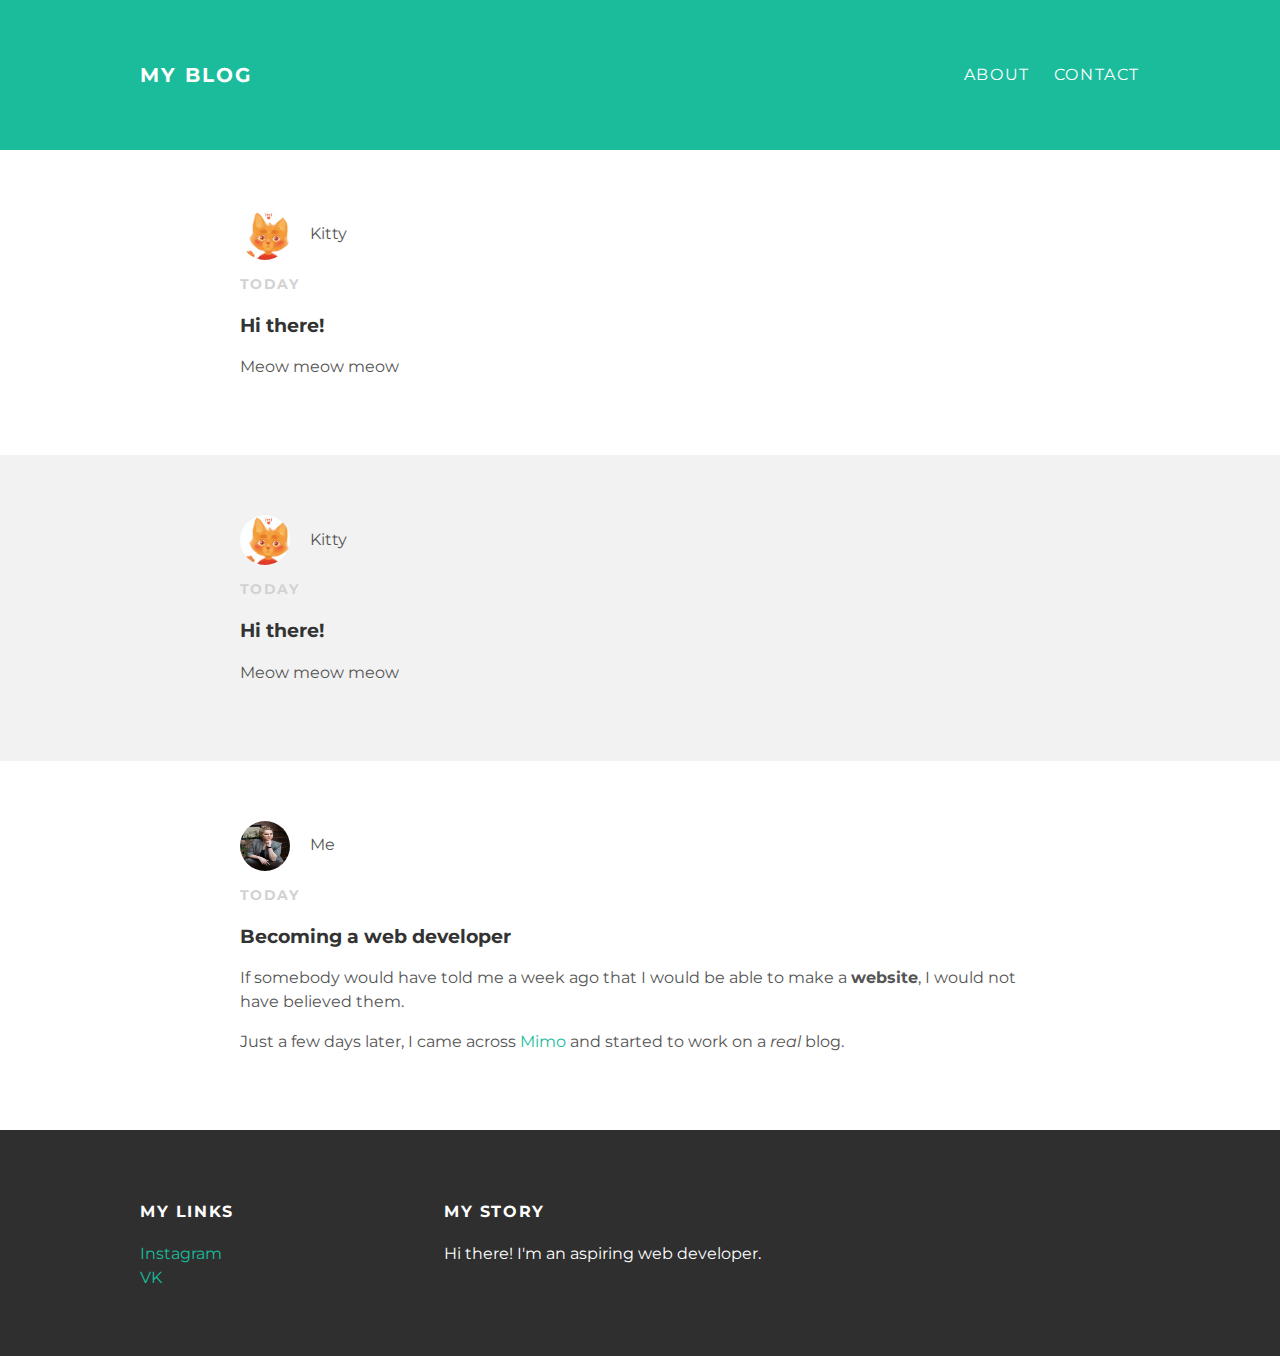
==== index.html @ a531ceff "Update index.html" ====
<!DOCTYPE HTML>

<html>

<head>
  <title>My blog</title>
  <link rel="stylesheet" href="style.css">
</head>

<body>
    <div id="header">
        <div class="container">
            <a id="header-title" href="index.html">My Blog</a>
            <ul id="header-nav">
                <li>
                    <a href="about.html">About</a>
                </li>
                <li>
                    <a href="mailto:sawakonot_sadako@mail.ru">Contact</a>
                </li>
            </ul>
        </div>
    </div> <!-- header -->
    <div id="content">
        <div class="post-container">
            <div class="post">
                <div class="post-author">
                    <img src="Kitty.jpg">
                    <span>Kitty</span>
                </div>
                <p class="post-date">Today</p>
                <h3 class="post-title">Hi there!</h3>
                <div class="post-content">
                    <p>Meow meow meow</p>
                </div>
            </div>
        </div>
        <div class="post-container">
            <div class="post">
                <div class="post-author">
                    <img src="Kitty.jpg">
                    <span>Kitty</span>
                </div>
                <p class="post-date">Today</p>
                <h3 class="post-title">Hi there!</h3>
                <div class="post-content">
                    <p>Meow meow meow</p>
                </div>
            </div>
        </div>
        <div class="post-container">
            <div class="post">
                <div class="post-author">
                    <img src="Me.jpg">
                    <span>Me</span>
                </div>
                <p class="post-date">Today</p>
                <h3 class="post-title">Becoming a web developer</h3>
                <div class="post-content">
                    <p>If somebody would have told me a week
                    ago that I would be able to make a <strong>website</strong>,
                    I would not have believed them.</p>
                    <p>Just a few days later, I came across
                    <a href="https://getmimo.com/">Mimo</a> and started to work on a <em>real</em> blog.</p>
                </div>
            </div>
        </div>
    </div>
    <div id="footer">
        <div class="container">
            <div class="column">
                <h4>My links</h4>
                <p>
                    <a href="https://www.instagram.com/somi_kate">Instagram</a>
                    <br>
                    <a href="https://vk.com/somichan">VK</a>
                </p>
            </div>
            <div class="column">
                <h4>My Story</h4>
                <p>Hi there! I'm an aspiring web developer.</p>
            </div>
        </div>
    </div>
</body>

</html>
---- style.css ----
@import url(http://fonts.googleapis.com/css?family=Montserrat:400,700);

body {
    color: #555;
    margin: 0;
    font-family: 'Montserrat', sans-serif;
}

a {
    color: #1abc9c;
    text-decoration: none;
}

a:hover {
    color: #F6A623;
}

h1, h2, h3, h4 {
    color: #333;
}

p {
    line-height: 1.5;
}

#header {
    background-color: #1abc9c;
    height: 150px;
    line-height: 150px;
}

#header a {
    color: white;
    text-decoration: none;
    text-transform: uppercase;
    letter-spacing: 0.1em;
}

#header a:hover {
    color: #222;
}

#header-title {
    display: block;
    float: left;
    font-size: 20px;
    font-weight: bold;
}

#header-nav {
    display: block;
    float: right;
    margin-top: 0;
}

#header-nav li {
    display: inline;
    padding-left: 20px;
}

.container {
    max-width: 1000px;
    margin: 0 auto;
}

#footer {
    background-color: #2f2f2f;
    padding: 50px 0;
}

.column {
    min-width: 300px;
    display: inline-block;
    vertical-align: top;
}

#footer h4 {
    color: white;
    text-transform: uppercase;
    letter-spacing: 0.1em;
}

#footer p {
    color: white;
}

.post {
    max-width: 800px;
    margin: 0 auto;
    padding: 60px 0;
}

.post-author img {
    width: 50px;
    height: 50px;
    vertical-align: middle;
}

.post-author span {
    margin-left: 16px;
}

.post-date {
    color: #D2D2D2;
    font-size: 14px;
    font-weight: bold;
    text-transform: uppercase;
    letter-spacing: 0.1em;
}

.post, .about {
    max-width: 800px;
    margin: 0 auto;
    padding: 60px 0;
}

.about {
    text-align: center;
}

.post-author img, .about-author img {
    border-radius: 50%;
}

.post-container:nth-child(even) {
    background-color: #f2f2f2;
}
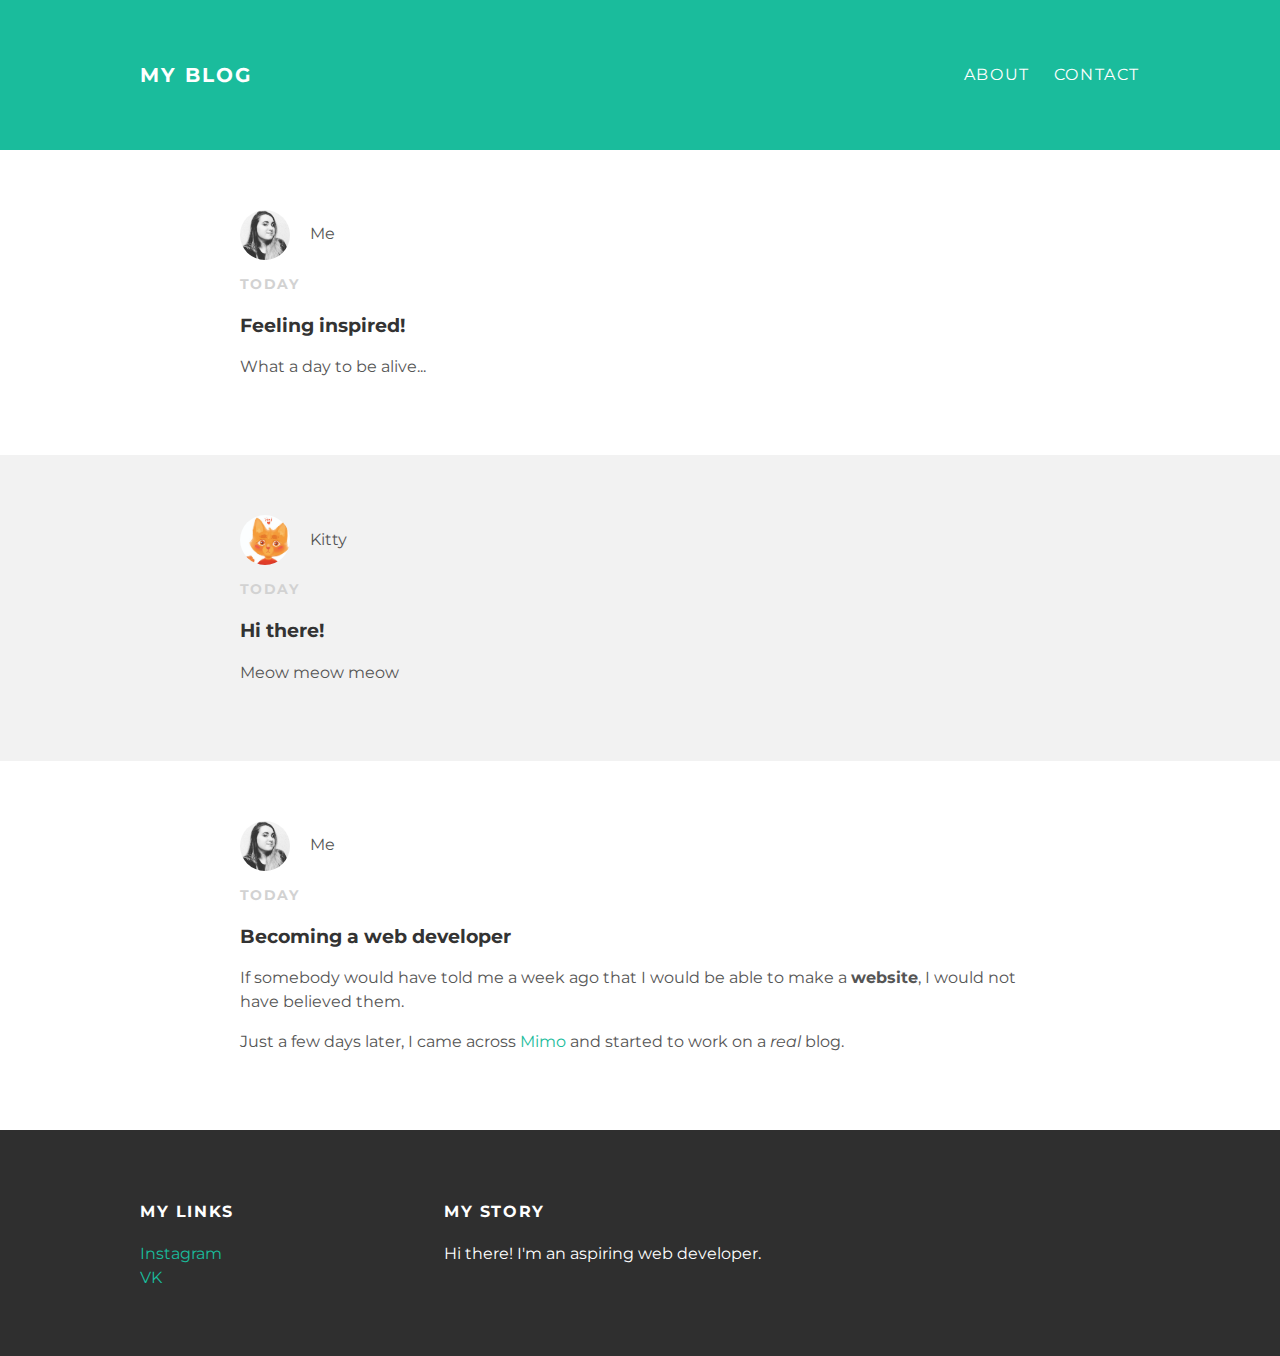
==== commit ef622772: "Update index.html" ====
--- a/index.html
+++ b/index.html
@@ -25,13 +25,13 @@
         <div class="post-container">
             <div class="post">
                 <div class="post-author">
-                    <img src="Kitty.jpg">
-                    <span>Kitty</span>
+                    <img src="Me.jpg">
+                    <span>Me</span>
                 </div>
                 <p class="post-date">Today</p>
-                <h3 class="post-title">Hi there!</h3>
+                <h3 class="post-title">Feeling inspired!</h3>
                 <div class="post-content">
-                    <p>Meow meow meow</p>
+                    <p>What a day to be alive...</p>
                 </div>
             </div>
         </div>
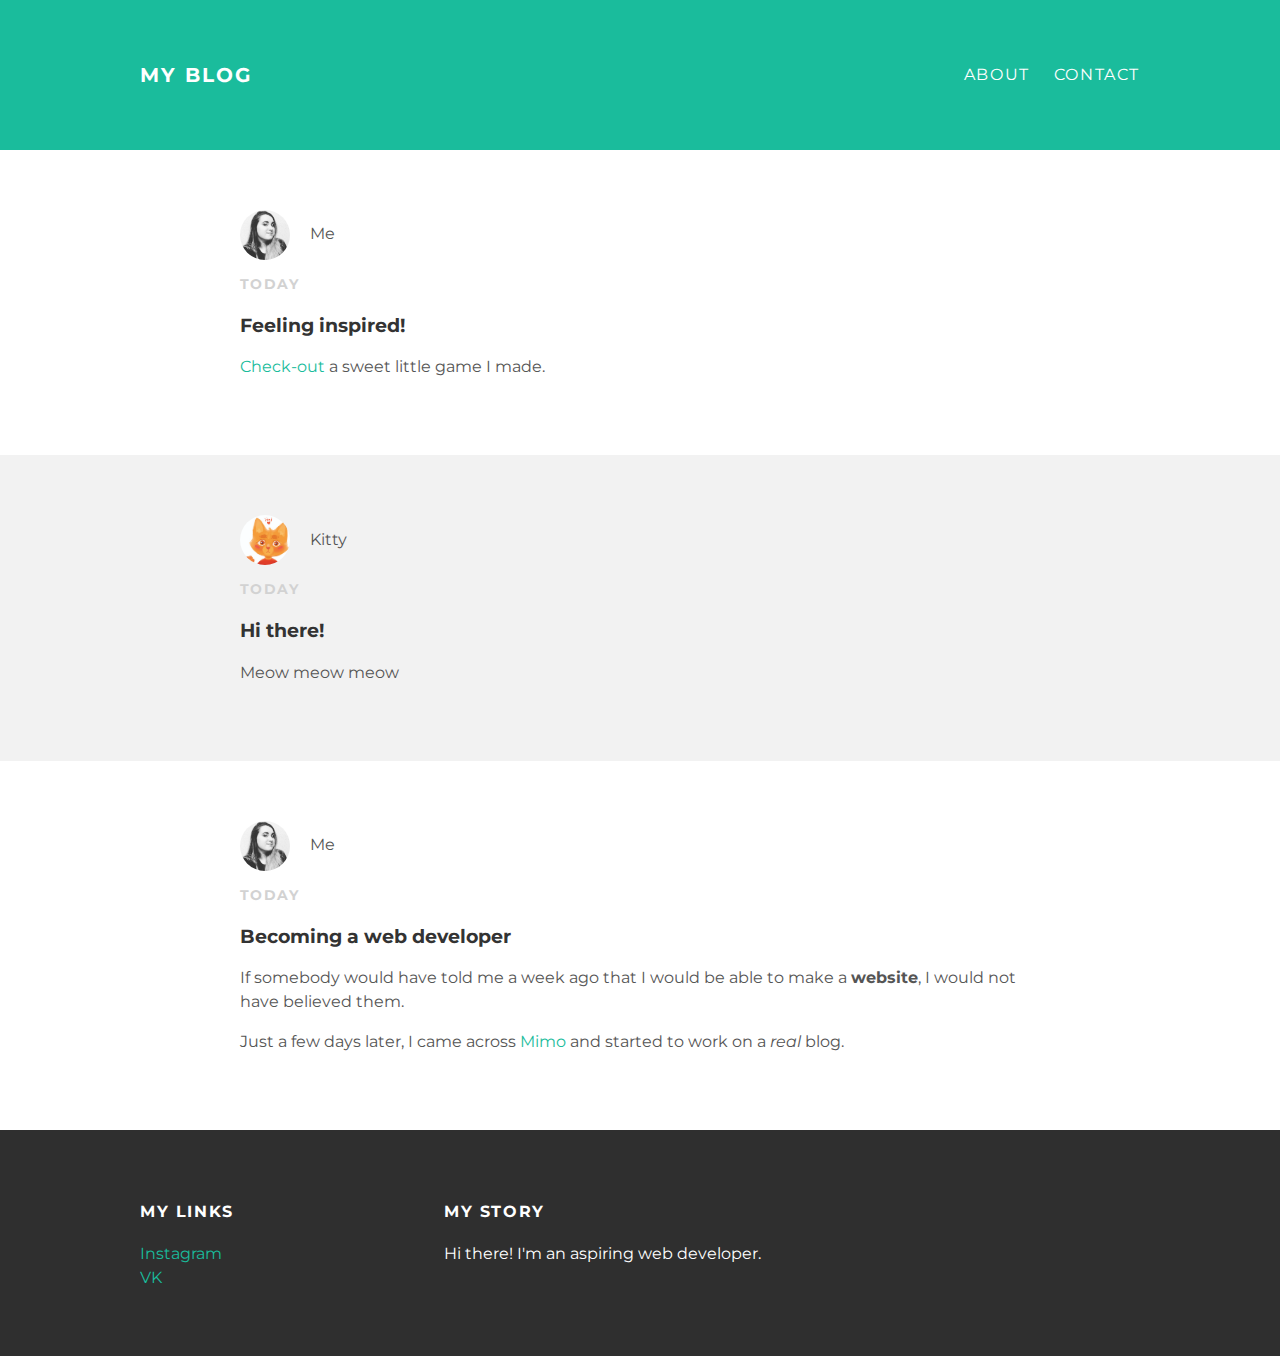
==== commit 2435b31a: "Add files via upload" ====
--- a/index.html
+++ b/index.html
@@ -31,7 +31,7 @@
                 <p class="post-date">Today</p>
                 <h3 class="post-title">Feeling inspired!</h3>
                 <div class="post-content">
-                    <p>What a day to be alive...</p>
+                    <p><a href="riddles.html">Check-out</a> a sweet little game I made.</p>
                 </div>
             </div>
         </div>
@@ -84,4 +84,4 @@
     </div>
 </body>
 
-</html>
+</html>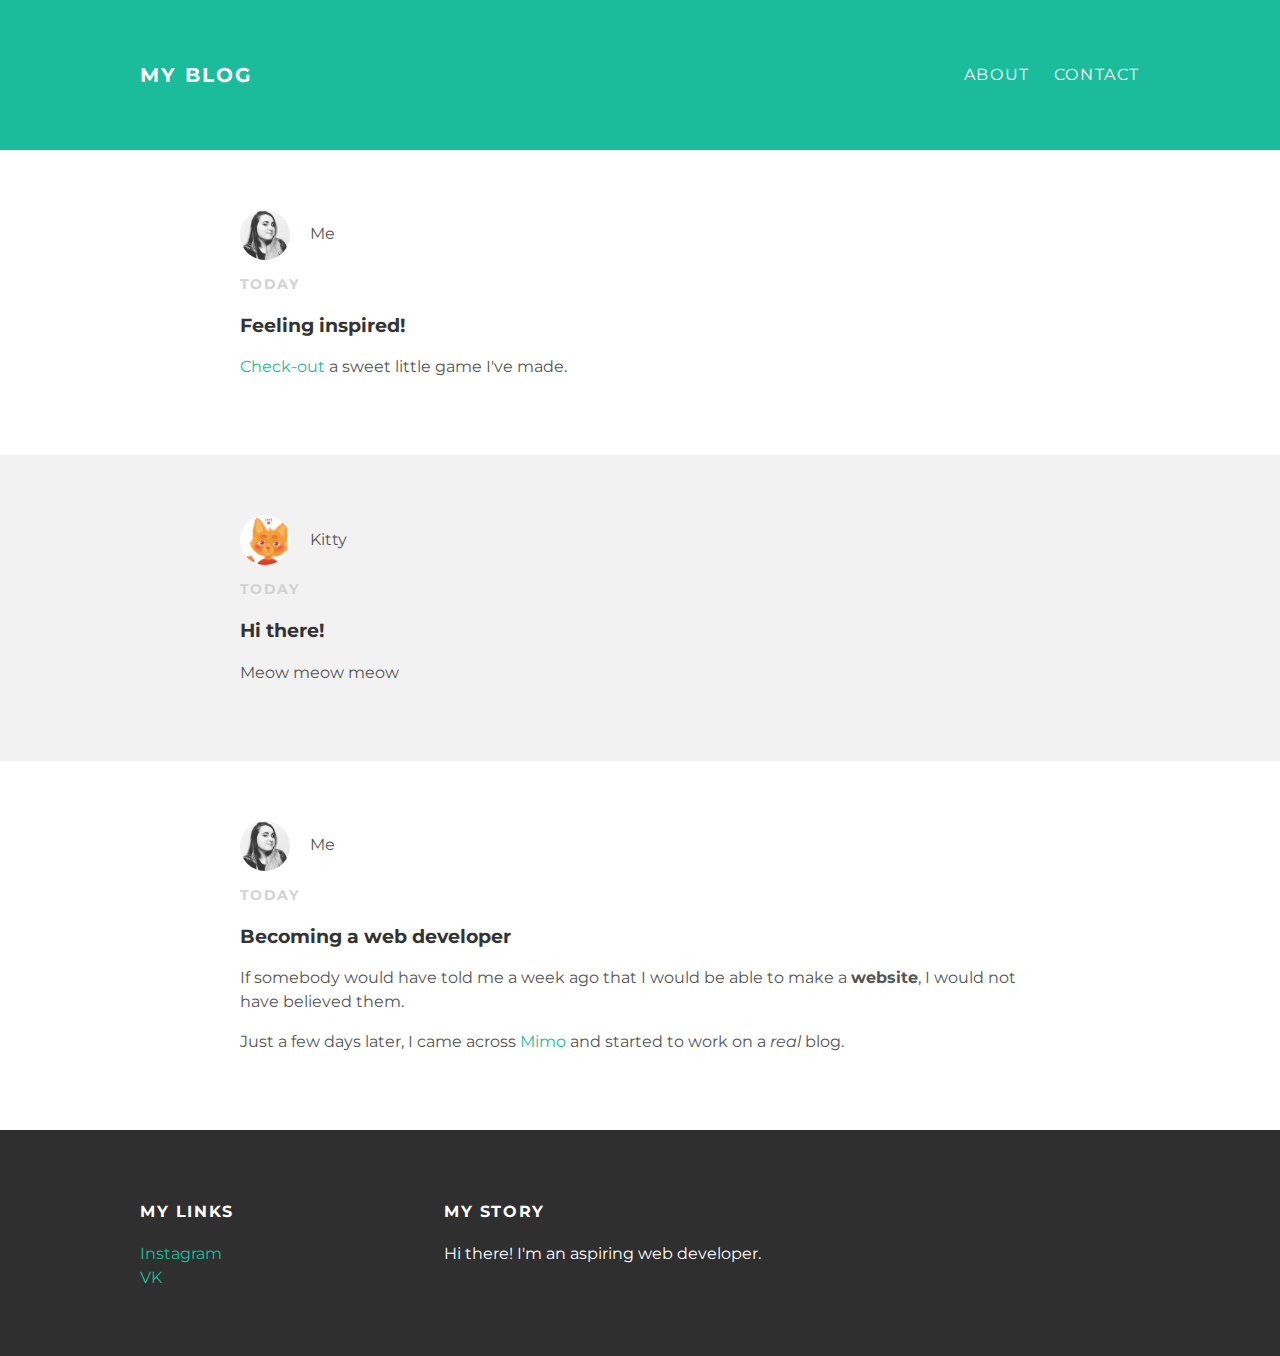
==== commit ff1a2071: "Update index.html" ====
--- a/index.html
+++ b/index.html
@@ -31,7 +31,7 @@
                 <p class="post-date">Today</p>
                 <h3 class="post-title">Feeling inspired!</h3>
                 <div class="post-content">
-                    <p><a href="riddles.html">Check-out</a> a sweet little game I made.</p>
+                    <p><a href="riddles.html" target="_blank">Check-out</a> a sweet little game I've made.</p>
                 </div>
             </div>
         </div>
@@ -84,4 +84,4 @@
     </div>
 </body>
 
-</html>+</html>
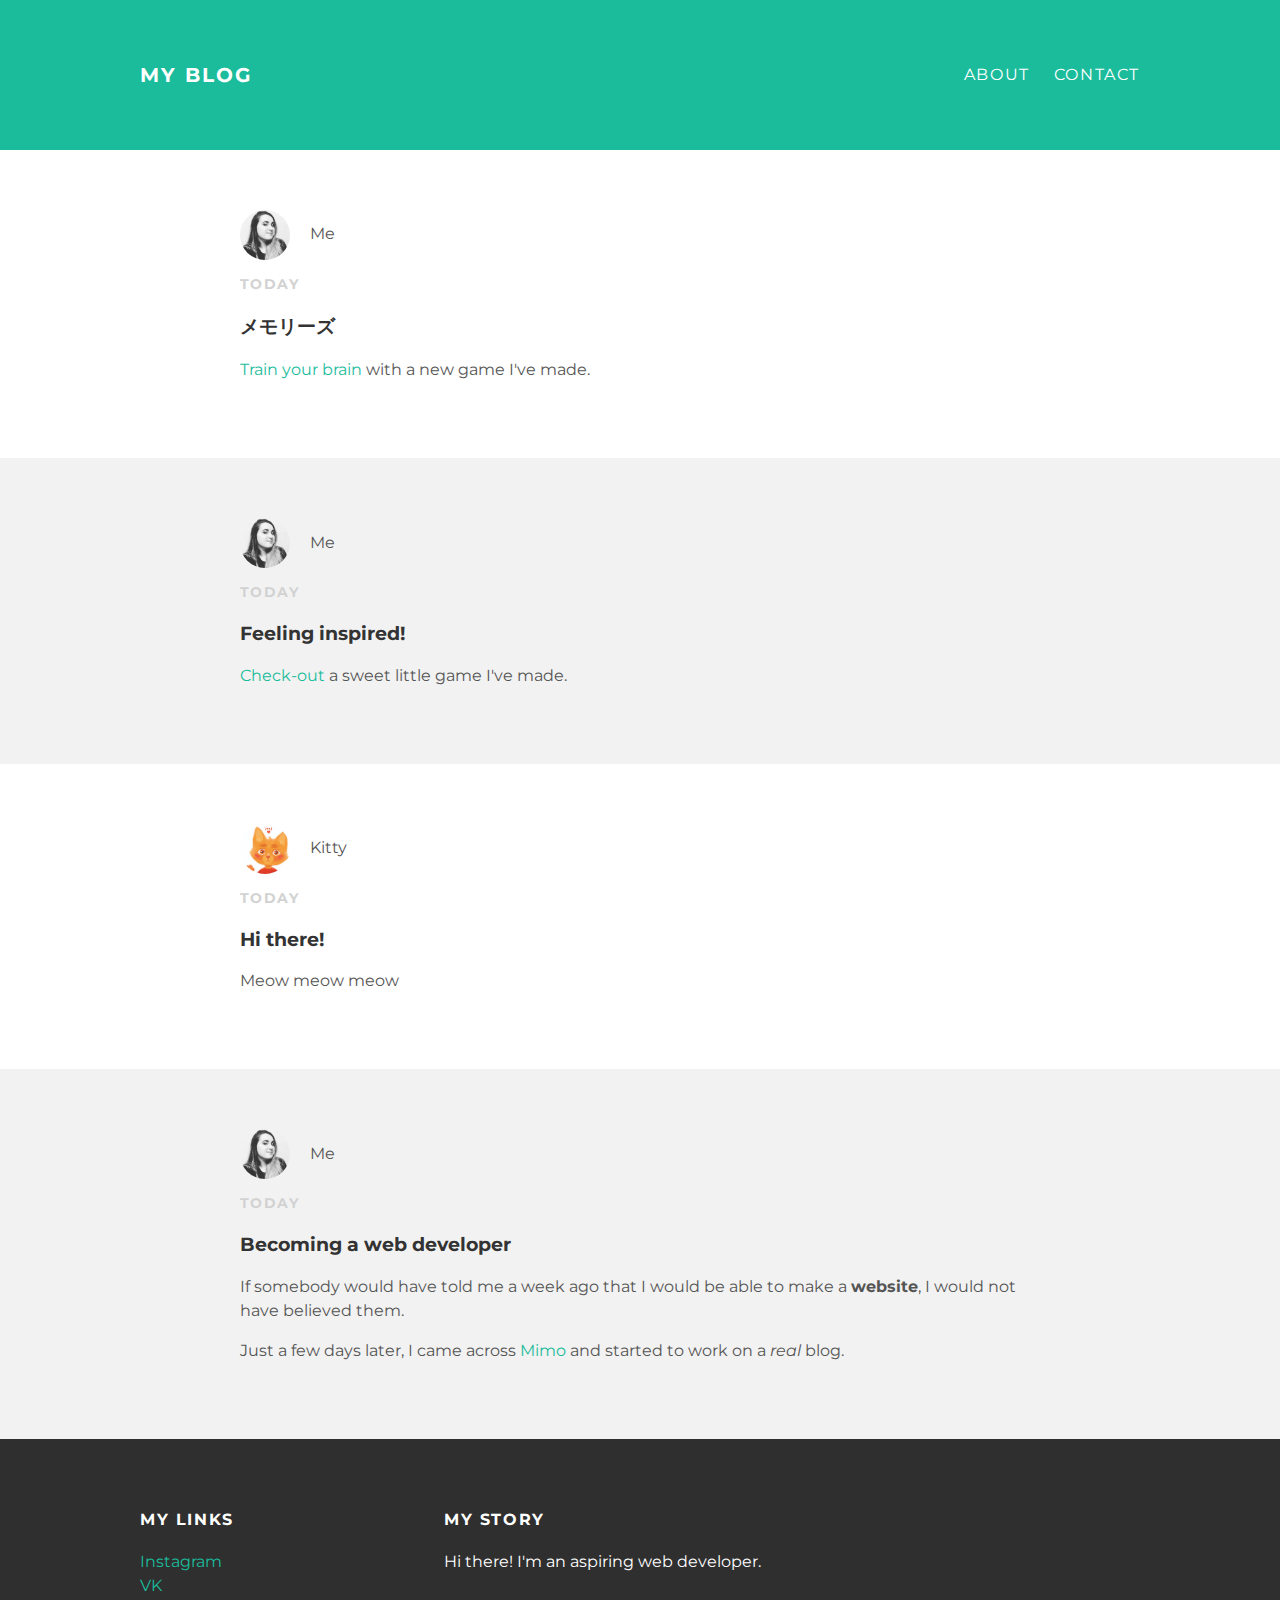
==== commit 9a4227c8: "Update index.html" ====
--- a/index.html
+++ b/index.html
@@ -22,6 +22,19 @@
         </div>
     </div> <!-- header -->
     <div id="content">
+        <div class="post-container">
+            <div class="post">
+                <div class="post-author">
+                    <img src="Me.jpg">
+                    <span>Me</span>
+                </div>
+                <p class="post-date">Today</p>
+                <h3 class="post-title">メモリーズ</h3>
+                <div class="post-content">
+                    <p><a href="memorizeNumbers.html" target="_blank">Train your brain</a> with a new game I've made.</p>
+                </div>
+            </div>
+        </div>
         <div class="post-container">
             <div class="post">
                 <div class="post-author">
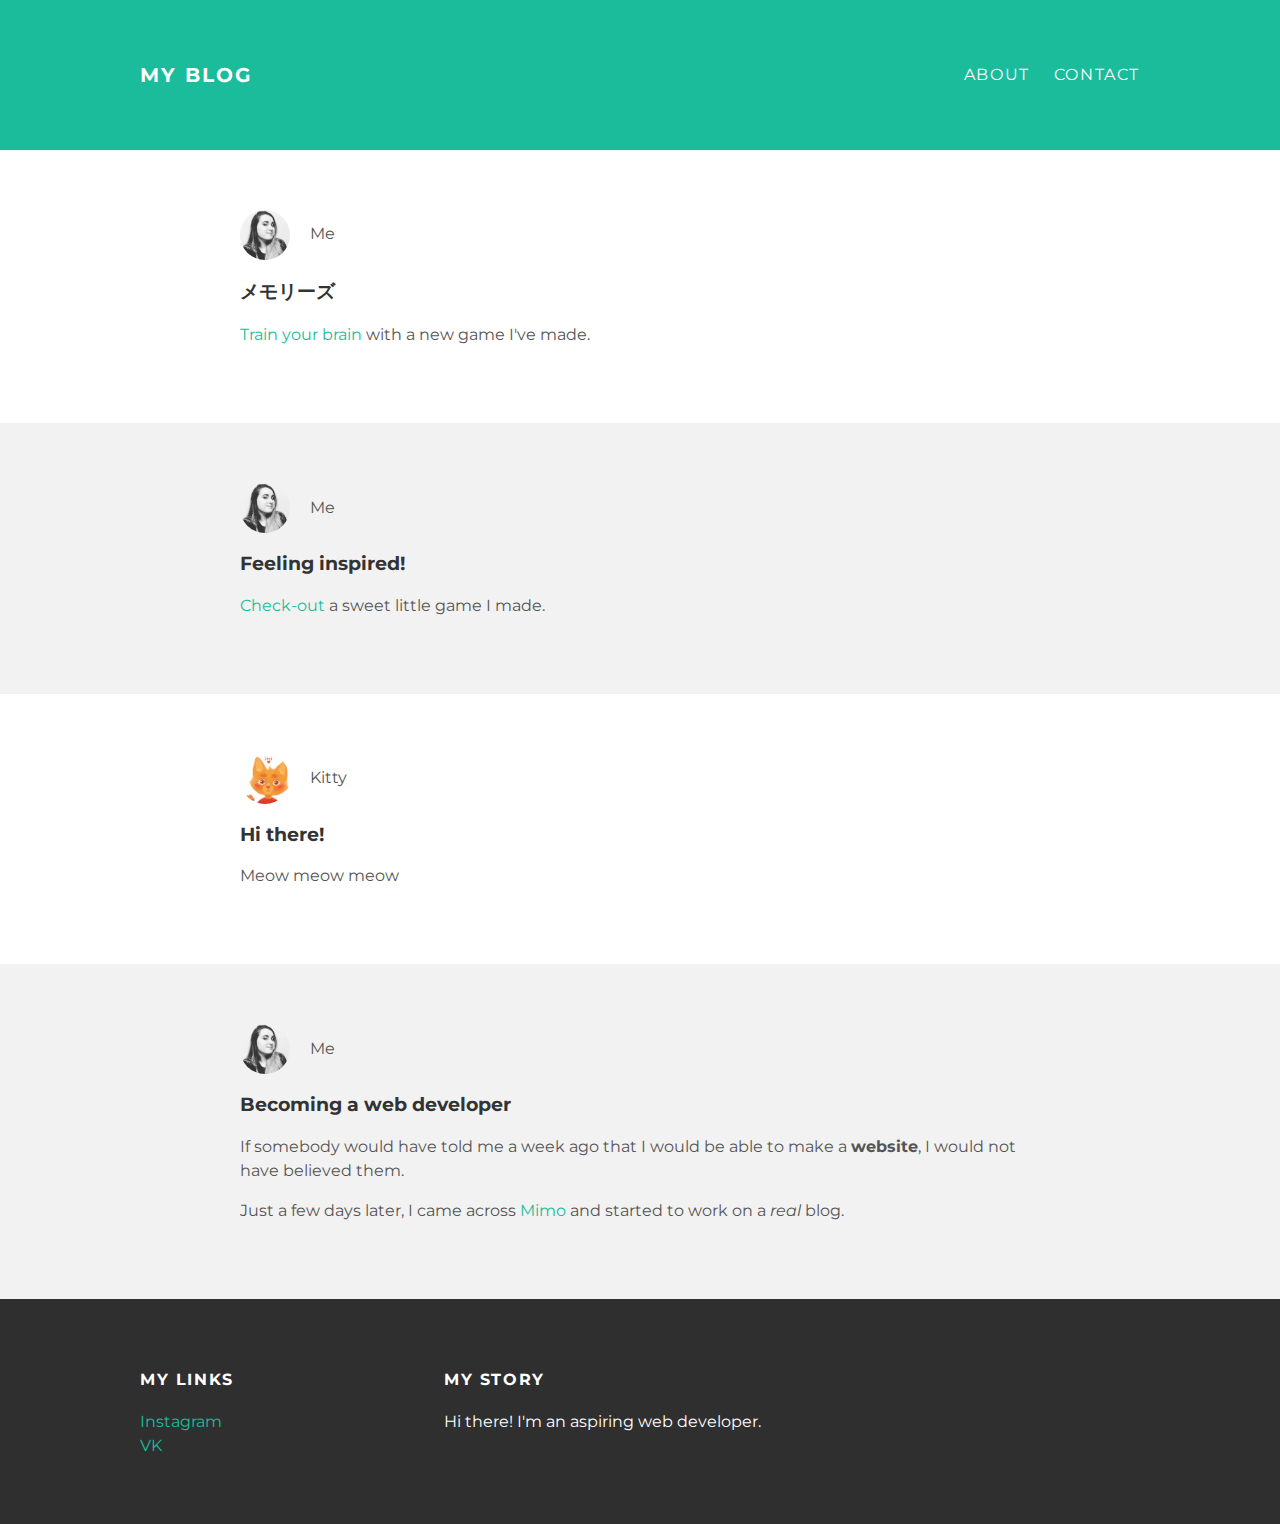
==== commit baa40087: "Add files via upload" ====
--- a/index.html
+++ b/index.html
@@ -22,13 +22,13 @@
         </div>
     </div> <!-- header -->
     <div id="content">
-        <div class="post-container">
+    	<div class="post-container">
             <div class="post">
                 <div class="post-author">
                     <img src="Me.jpg">
                     <span>Me</span>
                 </div>
-                <p class="post-date">Today</p>
+                <p class="post-date"></p>
                 <h3 class="post-title">メモリーズ</h3>
                 <div class="post-content">
                     <p><a href="memorizeNumbers.html" target="_blank">Train your brain</a> with a new game I've made.</p>
@@ -41,10 +41,10 @@
                     <img src="Me.jpg">
                     <span>Me</span>
                 </div>
-                <p class="post-date">Today</p>
+                <p class="post-date"></p>
                 <h3 class="post-title">Feeling inspired!</h3>
                 <div class="post-content">
-                    <p><a href="riddles.html" target="_blank">Check-out</a> a sweet little game I've made.</p>
+                    <p><a href="riddles.html" target="_blank">Check-out</a> a sweet little game I made.</p>
                 </div>
             </div>
         </div>
@@ -54,7 +54,7 @@
                     <img src="Kitty.jpg">
                     <span>Kitty</span>
                 </div>
-                <p class="post-date">Today</p>
+                <p class="post-date"></p>
                 <h3 class="post-title">Hi there!</h3>
                 <div class="post-content">
                     <p>Meow meow meow</p>
@@ -67,7 +67,7 @@
                     <img src="Me.jpg">
                     <span>Me</span>
                 </div>
-                <p class="post-date">Today</p>
+                <p class="post-date"></p>
                 <h3 class="post-title">Becoming a web developer</h3>
                 <div class="post-content">
                     <p>If somebody would have told me a week
@@ -97,4 +97,4 @@
     </div>
 </body>
 
-</html>
+</html>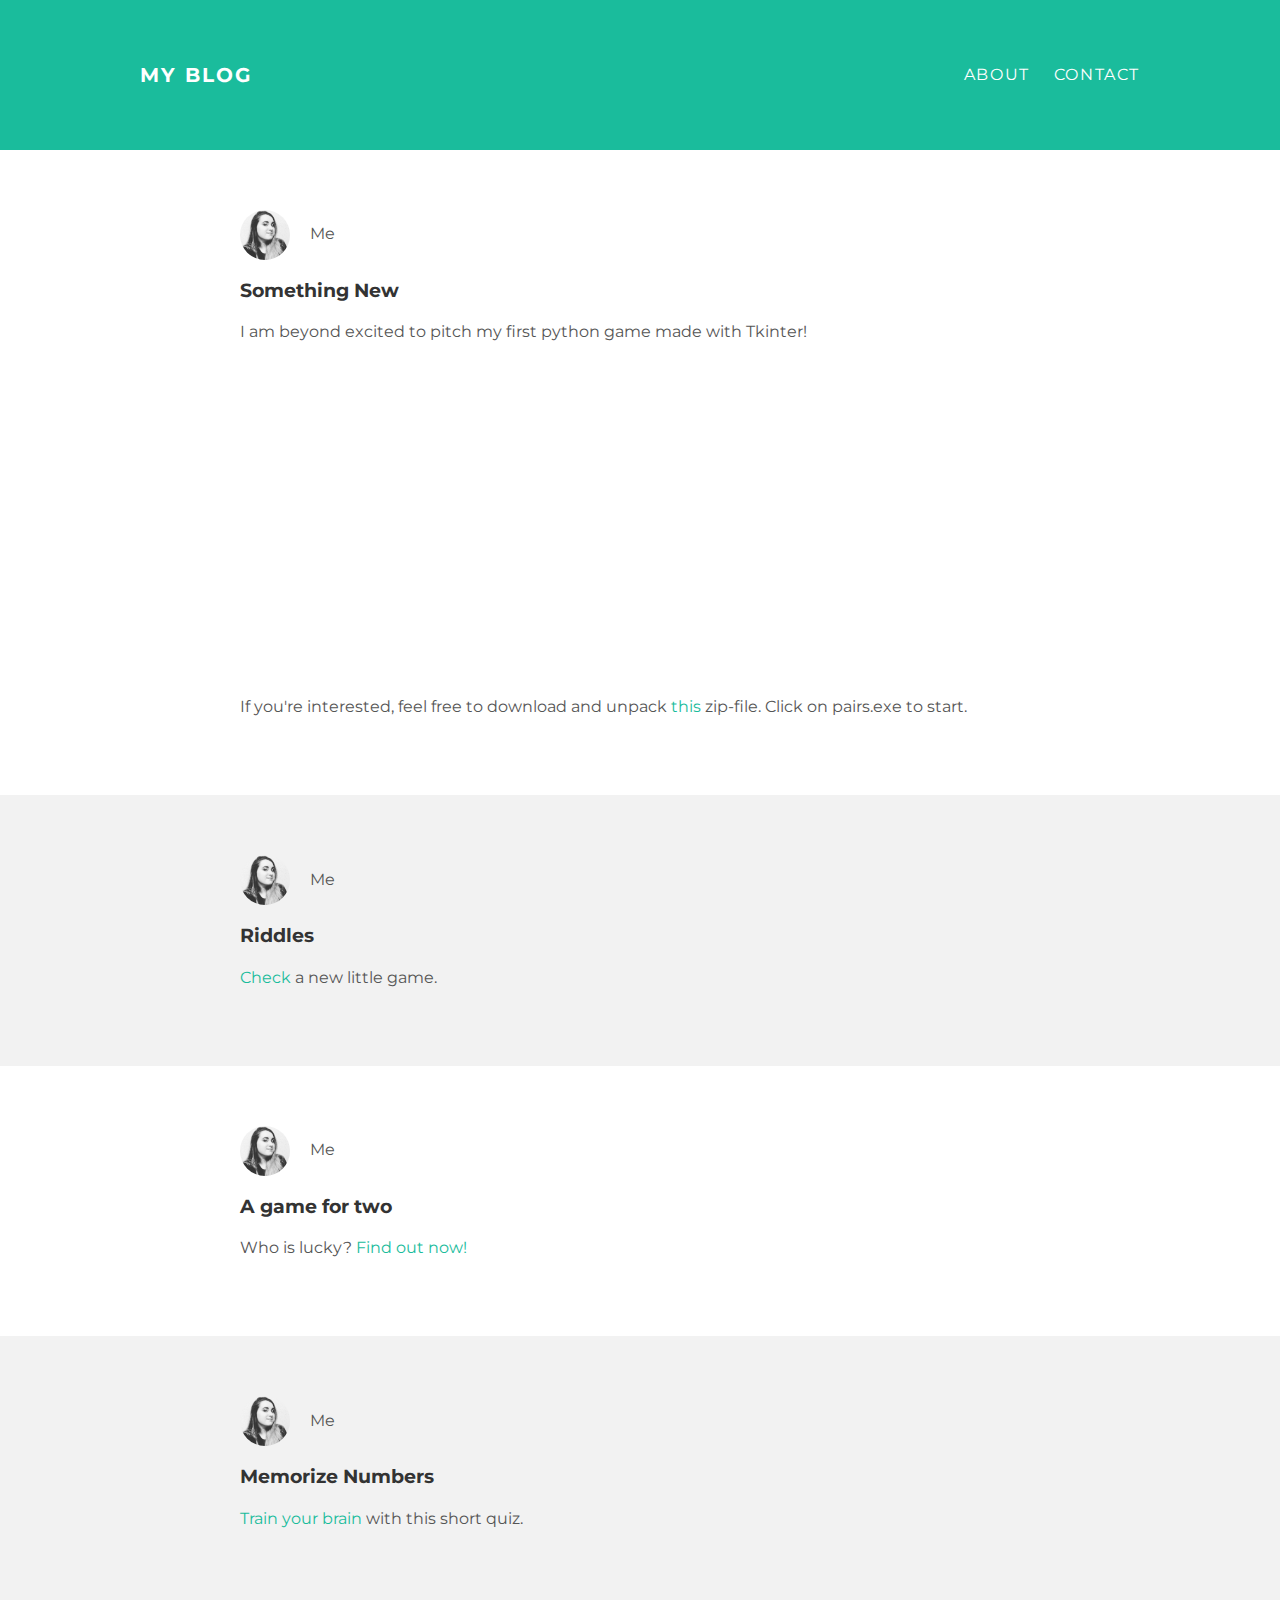
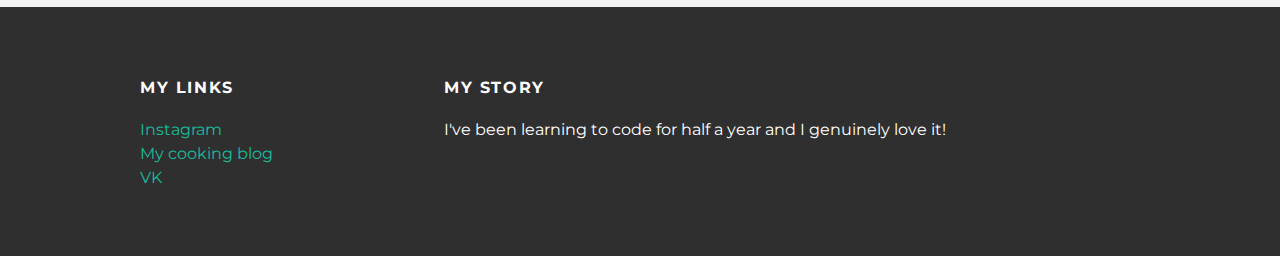
==== commit aa299cda: "Add files via upload" ====
--- a/index.html
+++ b/index.html
@@ -22,19 +22,6 @@
         </div>
     </div> <!-- header -->
     <div id="content">
-    	<div class="post-container">
-            <div class="post">
-                <div class="post-author">
-                    <img src="Me.jpg">
-                    <span>Me</span>
-                </div>
-                <p class="post-date"></p>
-                <h3 class="post-title">メモリーズ</h3>
-                <div class="post-content">
-                    <p><a href="memorizeNumbers.html" target="_blank">Train your brain</a> with a new game I've made.</p>
-                </div>
-            </div>
-        </div>
         <div class="post-container">
             <div class="post">
                 <div class="post-author">
@@ -42,25 +29,14 @@
                     <span>Me</span>
                 </div>
                 <p class="post-date"></p>
-                <h3 class="post-title">Feeling inspired!</h3>
+                <h3 class="post-title">Something New</h3>
                 <div class="post-content">
-                    <p><a href="riddles.html" target="_blank">Check-out</a> a sweet little game I made.</p>
+                    <p>I am beyond excited to pitch my first python game made with Tkinter!</p>
+                    <iframe width="560" height="315" src="https://www.youtube.com/embed/LJ1Cl8PBOfE" frameborder="0" allow="accelerometer; autoplay; encrypted-media; gyroscope; picture-in-picture" allowfullscreen></iframe>
+                    <p>If you're interested, feel free to download and unpack <a href="https://drive.google.com/drive/folders/19MeIJCI-HBw4Ac62gxNXFFhDN2PKrONn" target="_blank">this</a> zip-file. Click on pairs.exe to start.</p>
                 </div>
             </div>
-        </div>
-        <div class="post-container">
-            <div class="post">
-                <div class="post-author">
-                    <img src="Kitty.jpg">
-                    <span>Kitty</span>
-                </div>
-                <p class="post-date"></p>
-                <h3 class="post-title">Hi there!</h3>
-                <div class="post-content">
-                    <p>Meow meow meow</p>
-                </div>
-            </div>
-        </div>
+        </div> <!-- post -->
         <div class="post-container">
             <div class="post">
                 <div class="post-author">
@@ -68,17 +44,39 @@
                     <span>Me</span>
                 </div>
                 <p class="post-date"></p>
-                <h3 class="post-title">Becoming a web developer</h3>
+                <h3 class="post-title">Riddles</h3>
                 <div class="post-content">
-                    <p>If somebody would have told me a week
-                    ago that I would be able to make a <strong>website</strong>,
-                    I would not have believed them.</p>
-                    <p>Just a few days later, I came across
-                    <a href="https://getmimo.com/">Mimo</a> and started to work on a <em>real</em> blog.</p>
+                    <p><a href="riddles.html" target="_blank">Check</a> a new little game.</p>
                 </div>
             </div>
-        </div>
-    </div>
+        </div> <!-- post -->
+        <div class="post-container">
+            <div class="post">
+                <div class="post-author">
+                    <img src="Me.jpg">
+                    <span>Me</span>
+                </div>
+                <p class="post-date"></p>
+                <h3 class="post-title">A game for two</h3>
+                <div class="post-content">
+                    <p>Who is lucky?<a href="guess.html" target="_blank"> Find out now!</a></p>
+                </div>
+            </div>
+        </div> <!-- post -->
+        <div class="post-container">
+            <div class="post">
+                <div class="post-author">
+                    <img src="Me.jpg">
+                    <span>Me</span>
+                </div>
+                <p class="post-date"></p>
+                <h3 class="post-title">Memorize Numbers</h3>
+                <div class="post-content">
+                    <p><a href="memorizeNumbers.html" target="_blank">Train your brain</a> with this short quiz.</p>
+                </div>
+            </div>
+        </div> <!-- post -->
+    </div> <!-- content -->
     <div id="footer">
         <div class="container">
             <div class="column">
@@ -86,15 +84,17 @@
                 <p>
                     <a href="https://www.instagram.com/somi_kate">Instagram</a>
                     <br>
+                    <a href="https://www.instagram.com/somi_foodie">My cooking blog</a>
+                    <br>
                     <a href="https://vk.com/somichan">VK</a>
                 </p>
             </div>
             <div class="column">
                 <h4>My Story</h4>
-                <p>Hi there! I'm an aspiring web developer.</p>
+                <p>I've been learning to code for half a year and I genuinely love it!</p>
             </div>
         </div>
-    </div>
+    </div> <!-- footer -->
 </body>
 
 </html>